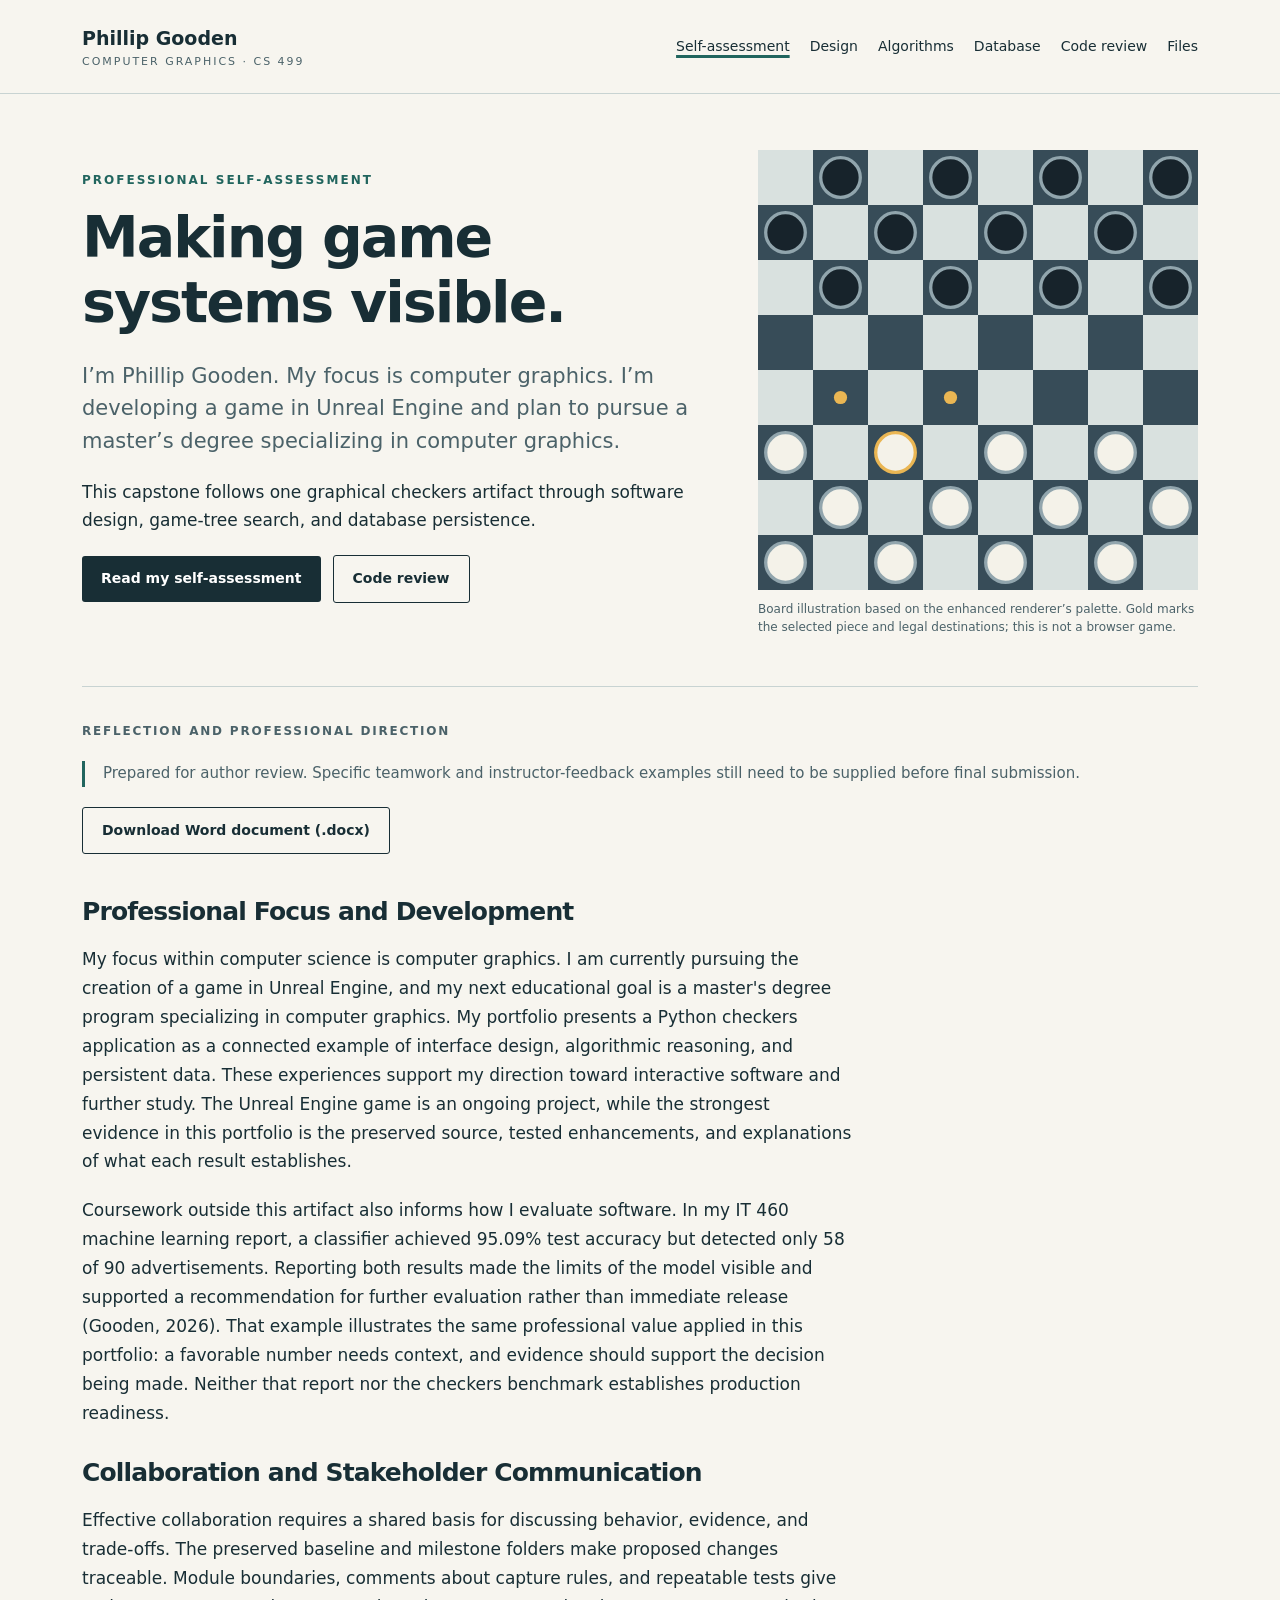
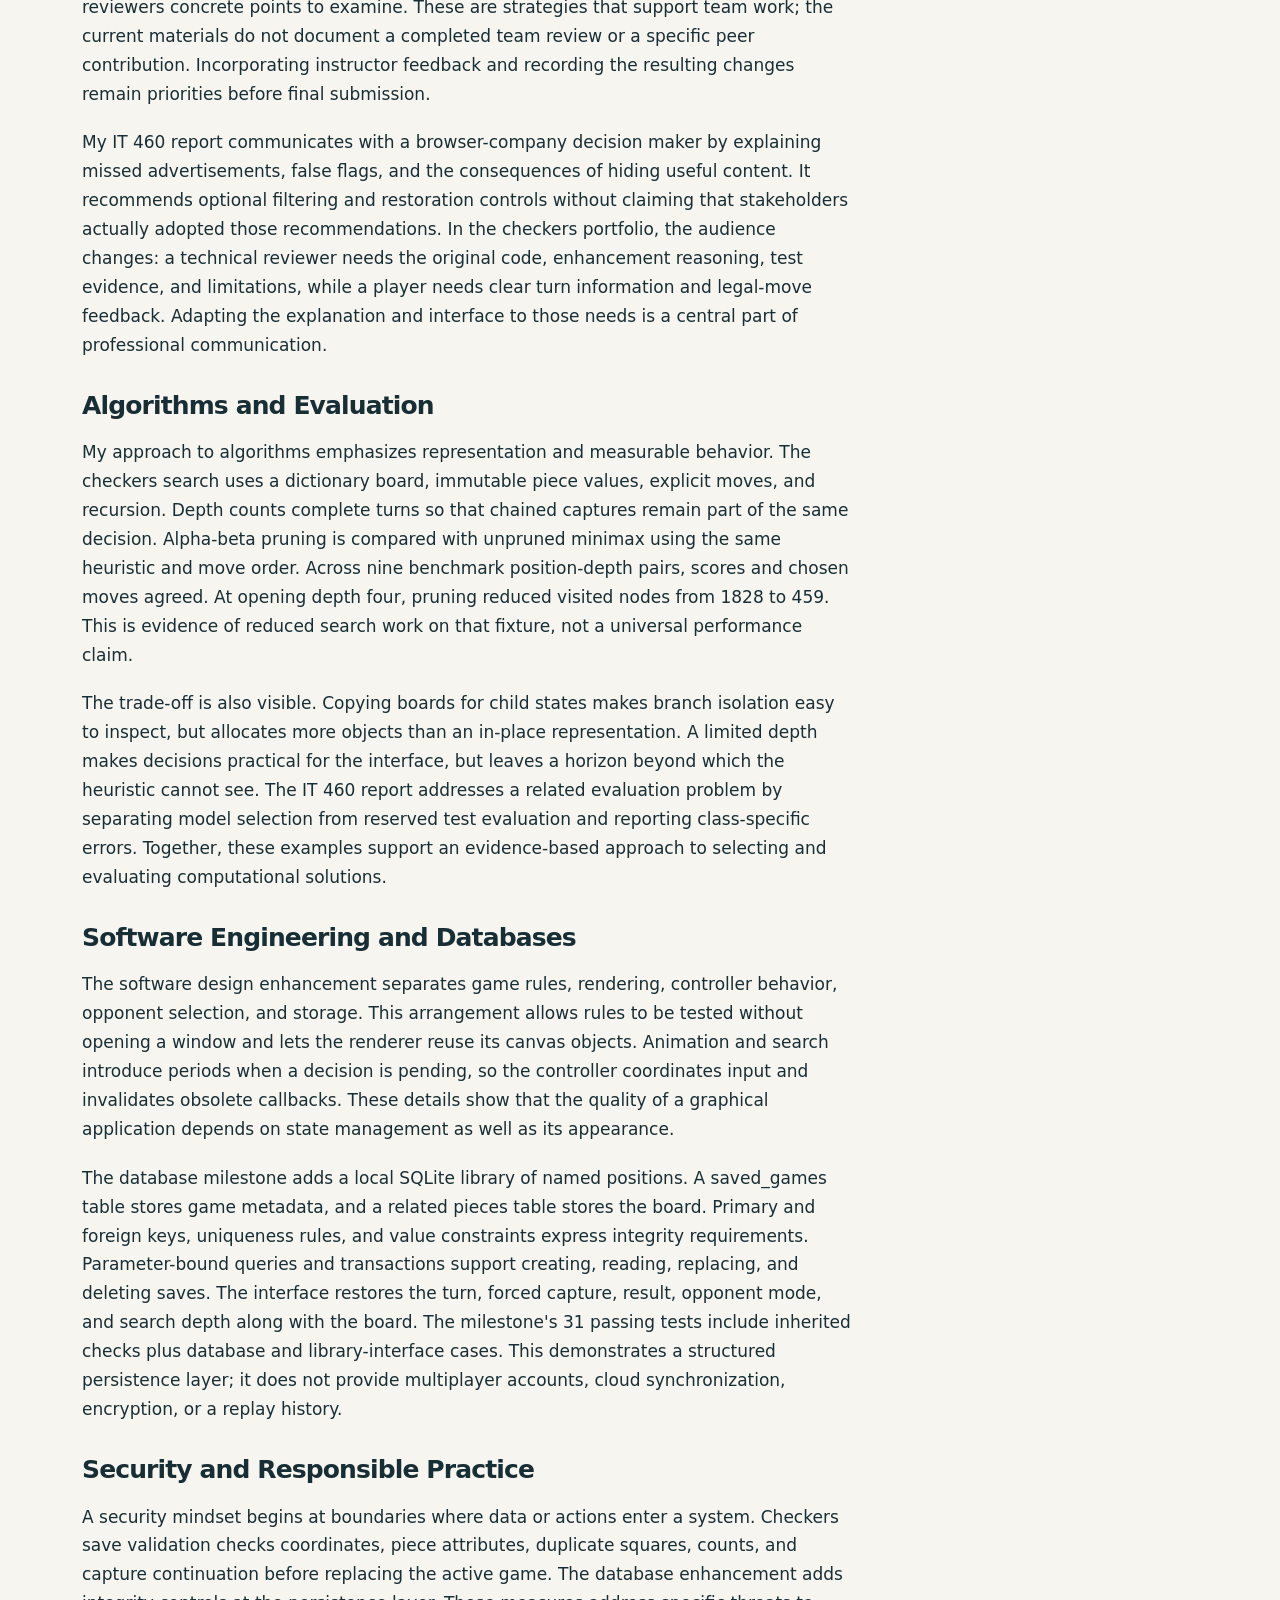
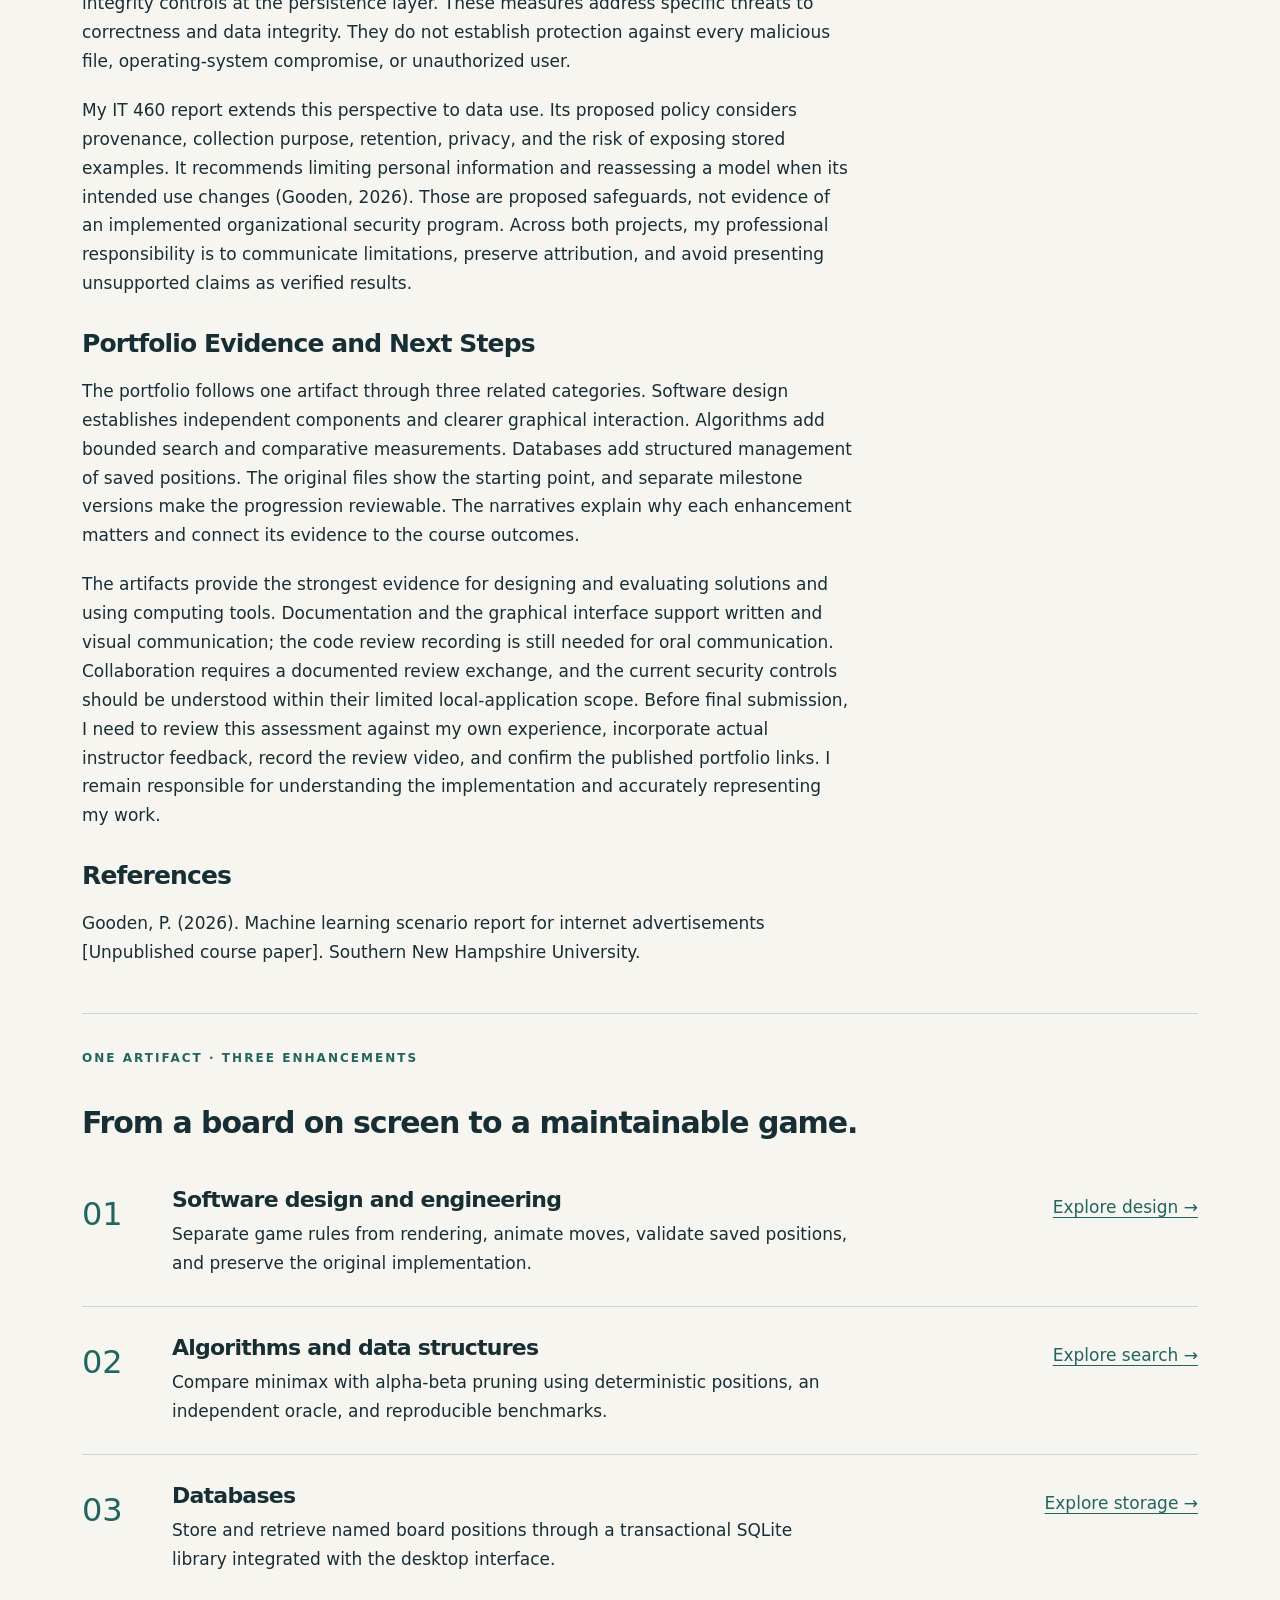
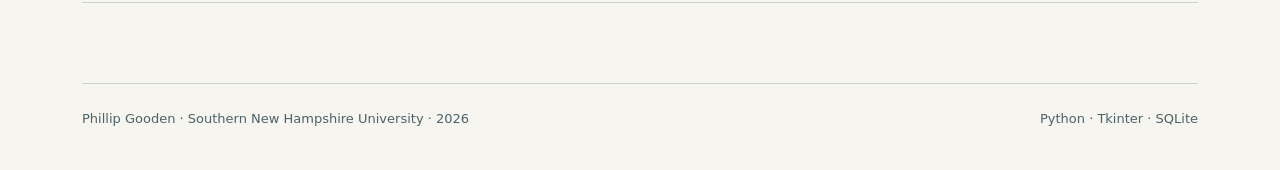
==== index.html @ ed084299 "Publish CS499 computer graphics portfolio" ====
<!doctype html>
<html lang="en"><head><meta charset="utf-8"><meta name="viewport" content="width=device-width,initial-scale=1"><meta name="description" content="Phillip Gooden’s computer graphics capstone: graphical checkers, minimax search, and database persistence."><title>Professional self-assessment | Phillip Gooden</title><link rel="stylesheet" href="styles.css"></head><body><a class="skip" href="#main">Skip to content</a><header><div class="header-inner"><a class="brand" href="index.html">Phillip Gooden<span>Computer graphics · CS 499</span></a><nav aria-label="Main navigation"><a href="index.html" aria-current="page">Self-assessment</a><a href="software.html">Design</a><a href="algorithms.html">Algorithms</a><a href="database.html">Database</a><a href="review.html">Code review</a><a href="downloads.html">Files</a></nav></div></header><main id="main"><div class="hero"><div><p class="eyebrow">Professional self-assessment</p><h1>Making game systems visible.</h1><p class="lede">I’m Phillip Gooden. My focus is computer graphics. I’m developing a game in Unreal Engine and plan to pursue a master’s degree specializing in computer graphics.</p><p>This capstone follows one graphical checkers artifact through software design, game-tree search, and database persistence.</p><a class="button" href="#assessment">Read my self-assessment</a><a class="button secondary" href="review.html">Code review</a></div><figure><svg class="board" viewbox="0 0 400 400" role="img" aria-labelledby="board-title"><title id="board-title">Illustration of the checkers board with a selected piece and two legal destinations</title><rect x="0" y="0" width="50" height="50" fill="#d9e1df"></rect><rect x="50" y="0" width="50" height="50" fill="#374c58"></rect><circle cx="75" cy="25" r="18" fill="#17232b" stroke="#91a5ad" stroke-width="3"></circle><rect x="100" y="0" width="50" height="50" fill="#d9e1df"></rect><rect x="150" y="0" width="50" height="50" fill="#374c58"></rect><circle cx="175" cy="25" r="18" fill="#17232b" stroke="#91a5ad" stroke-width="3"></circle><rect x="200" y="0" width="50" height="50" fill="#d9e1df"></rect><rect x="250" y="0" width="50" height="50" fill="#374c58"></rect><circle cx="275" cy="25" r="18" fill="#17232b" stroke="#91a5ad" stroke-width="3"></circle><rect x="300" y="0" width="50" height="50" fill="#d9e1df"></rect><rect x="350" y="0" width="50" height="50" fill="#374c58"></rect><circle cx="375" cy="25" r="18" fill="#17232b" stroke="#91a5ad" stroke-width="3"></circle><rect x="0" y="50" width="50" height="50" fill="#374c58"></rect><circle cx="25" cy="75" r="18" fill="#17232b" stroke="#91a5ad" stroke-width="3"></circle><rect x="50" y="50" width="50" height="50" fill="#d9e1df"></rect><rect x="100" y="50" width="50" height="50" fill="#374c58"></rect><circle cx="125" cy="75" r="18" fill="#17232b" stroke="#91a5ad" stroke-width="3"></circle><rect x="150" y="50" width="50" height="50" fill="#d9e1df"></rect><rect x="200" y="50" width="50" height="50" fill="#374c58"></rect><circle cx="225" cy="75" r="18" fill="#17232b" stroke="#91a5ad" stroke-width="3"></circle><rect x="250" y="50" width="50" height="50" fill="#d9e1df"></rect><rect x="300" y="50" width="50" height="50" fill="#374c58"></rect><circle cx="325" cy="75" r="18" fill="#17232b" stroke="#91a5ad" stroke-width="3"></circle><rect x="350" y="50" width="50" height="50" fill="#d9e1df"></rect><rect x="0" y="100" width="50" height="50" fill="#d9e1df"></rect><rect x="50" y="100" width="50" height="50" fill="#374c58"></rect><circle cx="75" cy="125" r="18" fill="#17232b" stroke="#91a5ad" stroke-width="3"></circle><rect x="100" y="100" width="50" height="50" fill="#d9e1df"></rect><rect x="150" y="100" width="50" height="50" fill="#374c58"></rect><circle cx="175" cy="125" r="18" fill="#17232b" stroke="#91a5ad" stroke-width="3"></circle><rect x="200" y="100" width="50" height="50" fill="#d9e1df"></rect><rect x="250" y="100" width="50" height="50" fill="#374c58"></rect><circle cx="275" cy="125" r="18" fill="#17232b" stroke="#91a5ad" stroke-width="3"></circle><rect x="300" y="100" width="50" height="50" fill="#d9e1df"></rect><rect x="350" y="100" width="50" height="50" fill="#374c58"></rect><circle cx="375" cy="125" r="18" fill="#17232b" stroke="#91a5ad" stroke-width="3"></circle><rect x="0" y="150" width="50" height="50" fill="#374c58"></rect><rect x="50" y="150" width="50" height="50" fill="#d9e1df"></rect><rect x="100" y="150" width="50" height="50" fill="#374c58"></rect><rect x="150" y="150" width="50" height="50" fill="#d9e1df"></rect><rect x="200" y="150" width="50" height="50" fill="#374c58"></rect><rect x="250" y="150" width="50" height="50" fill="#d9e1df"></rect><rect x="300" y="150" width="50" height="50" fill="#374c58"></rect><rect x="350" y="150" width="50" height="50" fill="#d9e1df"></rect><rect x="0" y="200" width="50" height="50" fill="#d9e1df"></rect><rect x="50" y="200" width="50" height="50" fill="#374c58"></rect><rect x="100" y="200" width="50" height="50" fill="#d9e1df"></rect><rect x="150" y="200" width="50" height="50" fill="#374c58"></rect><rect x="200" y="200" width="50" height="50" fill="#d9e1df"></rect><rect x="250" y="200" width="50" height="50" fill="#374c58"></rect><rect x="300" y="200" width="50" height="50" fill="#d9e1df"></rect><rect x="350" y="200" width="50" height="50" fill="#374c58"></rect><rect x="0" y="250" width="50" height="50" fill="#374c58"></rect><circle cx="25" cy="275" r="18" fill="#f4f2e9" stroke="#91a5ad" stroke-width="3"></circle><rect x="50" y="250" width="50" height="50" fill="#d9e1df"></rect><rect x="100" y="250" width="50" height="50" fill="#374c58"></rect><circle cx="125" cy="275" r="18" fill="#f4f2e9" stroke="#eab653" stroke-width="3"></circle><rect x="150" y="250" width="50" height="50" fill="#d9e1df"></rect><rect x="200" y="250" width="50" height="50" fill="#374c58"></rect><circle cx="225" cy="275" r="18" fill="#f4f2e9" stroke="#91a5ad" stroke-width="3"></circle><rect x="250" y="250" width="50" height="50" fill="#d9e1df"></rect><rect x="300" y="250" width="50" height="50" fill="#374c58"></rect><circle cx="325" cy="275" r="18" fill="#f4f2e9" stroke="#91a5ad" stroke-width="3"></circle><rect x="350" y="250" width="50" height="50" fill="#d9e1df"></rect><rect x="0" y="300" width="50" height="50" fill="#d9e1df"></rect><rect x="50" y="300" width="50" height="50" fill="#374c58"></rect><circle cx="75" cy="325" r="18" fill="#f4f2e9" stroke="#91a5ad" stroke-width="3"></circle><rect x="100" y="300" width="50" height="50" fill="#d9e1df"></rect><rect x="150" y="300" width="50" height="50" fill="#374c58"></rect><circle cx="175" cy="325" r="18" fill="#f4f2e9" stroke="#91a5ad" stroke-width="3"></circle><rect x="200" y="300" width="50" height="50" fill="#d9e1df"></rect><rect x="250" y="300" width="50" height="50" fill="#374c58"></rect><circle cx="275" cy="325" r="18" fill="#f4f2e9" stroke="#91a5ad" stroke-width="3"></circle><rect x="300" y="300" width="50" height="50" fill="#d9e1df"></rect><rect x="350" y="300" width="50" height="50" fill="#374c58"></rect><circle cx="375" cy="325" r="18" fill="#f4f2e9" stroke="#91a5ad" stroke-width="3"></circle><rect x="0" y="350" width="50" height="50" fill="#374c58"></rect><circle cx="25" cy="375" r="18" fill="#f4f2e9" stroke="#91a5ad" stroke-width="3"></circle><rect x="50" y="350" width="50" height="50" fill="#d9e1df"></rect><rect x="100" y="350" width="50" height="50" fill="#374c58"></rect><circle cx="125" cy="375" r="18" fill="#f4f2e9" stroke="#91a5ad" stroke-width="3"></circle><rect x="150" y="350" width="50" height="50" fill="#d9e1df"></rect><rect x="200" y="350" width="50" height="50" fill="#374c58"></rect><circle cx="225" cy="375" r="18" fill="#f4f2e9" stroke="#91a5ad" stroke-width="3"></circle><rect x="250" y="350" width="50" height="50" fill="#d9e1df"></rect><rect x="300" y="350" width="50" height="50" fill="#374c58"></rect><circle cx="325" cy="375" r="18" fill="#f4f2e9" stroke="#91a5ad" stroke-width="3"></circle><rect x="350" y="350" width="50" height="50" fill="#d9e1df"></rect><circle cx="75" cy="225" r="6" fill="#eab653"></circle><circle cx="175" cy="225" r="6" fill="#eab653"></circle></svg><figcaption class="figure-label">Board illustration based on the enhanced renderer’s palette. Gold marks the selected piece and legal destinations; this is not a browser game.</figcaption></figure></div><section id="assessment" class="section-rule"><p class="section-label">Reflection and professional direction</p><p class="note">Prepared for author review. Specific teamwork and instructor-feedback examples still need to be supplied before final submission.</p><a class="button secondary" href="documents/Professional_Self_Assessment_Draft.docx">Download Word document (.docx)</a><article class="doc-body"><h2>Professional Focus and Development</h2><p>My focus within computer science is computer graphics. I am currently pursuing the creation of a game in Unreal Engine, and my next educational goal is a master's degree program specializing in computer graphics. My portfolio presents a Python checkers application as a connected example of interface design, algorithmic reasoning, and persistent data. These experiences support my direction toward interactive software and further study. The Unreal Engine game is an ongoing project, while the strongest evidence in this portfolio is the preserved source, tested enhancements, and explanations of what each result establishes.</p><p>Coursework outside this artifact also informs how I evaluate software. In my IT 460 machine learning report, a classifier achieved 95.09% test accuracy but detected only 58 of 90 advertisements. Reporting both results made the limits of the model visible and supported a recommendation for further evaluation rather than immediate release (Gooden, 2026). That example illustrates the same professional value applied in this portfolio: a favorable number needs context, and evidence should support the decision being made. Neither that report nor the checkers benchmark establishes production readiness.</p><h2>Collaboration and Stakeholder Communication</h2><p>Effective collaboration requires a shared basis for discussing behavior, evidence, and trade-offs. The preserved baseline and milestone folders make proposed changes traceable. Module boundaries, comments about capture rules, and repeatable tests give reviewers concrete points to examine. These are strategies that support team work; the current materials do not document a completed team review or a specific peer contribution. Incorporating instructor feedback and recording the resulting changes remain priorities before final submission.</p><p>My IT 460 report communicates with a browser-company decision maker by explaining missed advertisements, false flags, and the consequences of hiding useful content. It recommends optional filtering and restoration controls without claiming that stakeholders actually adopted those recommendations. In the checkers portfolio, the audience changes: a technical reviewer needs the original code, enhancement reasoning, test evidence, and limitations, while a player needs clear turn information and legal-move feedback. Adapting the explanation and interface to those needs is a central part of professional communication.</p><h2>Algorithms and Evaluation</h2><p>My approach to algorithms emphasizes representation and measurable behavior. The checkers search uses a dictionary board, immutable piece values, explicit moves, and recursion. Depth counts complete turns so that chained captures remain part of the same decision. Alpha-beta pruning is compared with unpruned minimax using the same heuristic and move order. Across nine benchmark position-depth pairs, scores and chosen moves agreed. At opening depth four, pruning reduced visited nodes from 1828 to 459. This is evidence of reduced search work on that fixture, not a universal performance claim.</p><p>The trade-off is also visible. Copying boards for child states makes branch isolation easy to inspect, but allocates more objects than an in-place representation. A limited depth makes decisions practical for the interface, but leaves a horizon beyond which the heuristic cannot see. The IT 460 report addresses a related evaluation problem by separating model selection from reserved test evaluation and reporting class-specific errors. Together, these examples support an evidence-based approach to selecting and evaluating computational solutions.</p><h2>Software Engineering and Databases</h2><p>The software design enhancement separates game rules, rendering, controller behavior, opponent selection, and storage. This arrangement allows rules to be tested without opening a window and lets the renderer reuse its canvas objects. Animation and search introduce periods when a decision is pending, so the controller coordinates input and invalidates obsolete callbacks. These details show that the quality of a graphical application depends on state management as well as its appearance.</p><p>The database milestone adds a local SQLite library of named positions. A saved_games table stores game metadata, and a related pieces table stores the board. Primary and foreign keys, uniqueness rules, and value constraints express integrity requirements. Parameter-bound queries and transactions support creating, reading, replacing, and deleting saves. The interface restores the turn, forced capture, result, opponent mode, and search depth along with the board. The milestone's 31 passing tests include inherited checks plus database and library-interface cases. This demonstrates a structured persistence layer; it does not provide multiplayer accounts, cloud synchronization, encryption, or a replay history.</p><h2>Security and Responsible Practice</h2><p>A security mindset begins at boundaries where data or actions enter a system. Checkers save validation checks coordinates, piece attributes, duplicate squares, counts, and capture continuation before replacing the active game. The database enhancement adds integrity controls at the persistence layer. These measures address specific threats to correctness and data integrity. They do not establish protection against every malicious file, operating-system compromise, or unauthorized user.</p><p>My IT 460 report extends this perspective to data use. Its proposed policy considers provenance, collection purpose, retention, privacy, and the risk of exposing stored examples. It recommends limiting personal information and reassessing a model when its intended use changes (Gooden, 2026). Those are proposed safeguards, not evidence of an implemented organizational security program. Across both projects, my professional responsibility is to communicate limitations, preserve attribution, and avoid presenting unsupported claims as verified results.</p><h2>Portfolio Evidence and Next Steps</h2><p>The portfolio follows one artifact through three related categories. Software design establishes independent components and clearer graphical interaction. Algorithms add bounded search and comparative measurements. Databases add structured management of saved positions. The original files show the starting point, and separate milestone versions make the progression reviewable. The narratives explain why each enhancement matters and connect its evidence to the course outcomes.</p><p>The artifacts provide the strongest evidence for designing and evaluating solutions and using computing tools. Documentation and the graphical interface support written and visual communication; the code review recording is still needed for oral communication. Collaboration requires a documented review exchange, and the current security controls should be understood within their limited local-application scope. Before final submission, I need to review this assessment against my own experience, incorporate actual instructor feedback, record the review video, and confirm the published portfolio links. I remain responsible for understanding the implementation and accurately representing my work.</p><h2>References</h2><p>Gooden, P. (2026). Machine learning scenario report for internet advertisements [Unpublished course paper]. Southern New Hampshire University.</p></article></section><section class="section-rule"><p class="eyebrow">One artifact · Three enhancements</p><h2>From a board on screen to a maintainable game.</h2><div class="milestone"><span class="number">01</span><div><h3>Software design and engineering</h3><p>Separate game rules from rendering, animate moves, validate saved positions, and preserve the original implementation.</p></div><a href="software.html">Explore design →</a></div><div class="milestone"><span class="number">02</span><div><h3>Algorithms and data structures</h3><p>Compare minimax with alpha-beta pruning using deterministic positions, an independent oracle, and reproducible benchmarks.</p></div><a href="algorithms.html">Explore search →</a></div><div class="milestone"><span class="number">03</span><div><h3>Databases</h3><p>Store and retrieve named board positions through a transactional SQLite library integrated with the desktop interface.</p></div><a href="database.html">Explore storage →</a></div></section></main><footer><span>Phillip Gooden · Southern New Hampshire University · 2026</span><span>Python · Tkinter · SQLite</span></footer></body></html>
---- styles.css ----
:root{--ink:#182e35;--paper:#f7f5ef;--muted:#4b6269;--line:#c8d3d2;--accent:#21655e;--gold:#eab653}*{box-sizing:border-box}html{scroll-behavior:smooth}body{margin:0;background:var(--paper);color:var(--ink);font:17px/1.7 system-ui,-apple-system,"Segoe UI",sans-serif}a{color:var(--accent);text-underline-offset:4px}a:hover{text-decoration-thickness:2px}a:focus-visible,summary:focus-visible{outline:3px solid #b26909;outline-offset:5px}.skip{position:absolute;top:-90px;left:20px;background:white;padding:10px;z-index:20}.skip:focus{top:10px}header{border-bottom:1px solid var(--line)}.header-inner{max-width:1180px;margin:auto;padding:22px 32px;display:flex;justify-content:space-between;gap:24px;align-items:center}.brand{text-decoration:none;font-size:19px;font-weight:750;color:var(--ink)}.brand span{display:block;font:11px/1.5 system-ui;letter-spacing:.18em;text-transform:uppercase;color:var(--muted)}nav{display:flex;gap:12px 20px;flex-wrap:wrap;font-size:14px}nav a{text-decoration:none;color:var(--ink)}nav a[aria-current=page]{text-decoration:underline;text-decoration-color:var(--accent);text-decoration-thickness:3px}main{max-width:1180px;margin:auto;padding:56px 32px 80px}.eyebrow{font-size:12px;letter-spacing:.17em;text-transform:uppercase;font-weight:750;color:var(--accent);margin:0 0 14px}h1,h2,h3{line-height:1.15;letter-spacing:-.035em}h1{font-size:clamp(34px,4.8vw,62px);font-weight:650;max-width:920px;margin:0 0 24px}h2{font-size:30px;margin:38px 0 18px}h3{font-size:22px;margin:26px 0 12px}p{margin:0 0 20px}.lede{font-size:21px;line-height:1.55;max-width:780px;color:var(--muted)}.hero{display:grid;grid-template-columns:1.4fr 1fr;gap:60px;align-items:center;margin-bottom:50px}.hero h1{font-size:clamp(34px,4.6vw,57px)}.board{width:100%;height:auto;display:block}.figure-label{font-size:12px;color:var(--muted);margin-top:10px;line-height:1.5}figure{margin:0}.button{display:inline-block;background:var(--ink);color:white;text-decoration:none;padding:11px 19px;font-size:14px;font-weight:600;margin:0 12px 12px 0;border-radius:3px}.button.secondary{background:transparent;color:var(--ink);border:1px solid var(--ink)}.reading{max-width:770px}.section-rule{border-top:1px solid var(--line);padding-top:34px;margin-top:46px}.section-label{font-size:12px;font-weight:700;color:var(--muted);text-transform:uppercase;letter-spacing:.15em}.milestone{display:grid;grid-template-columns:70px 1fr auto;gap:20px;align-items:start;padding:28px 0;border-bottom:1px solid var(--line)}.milestone h3{margin:0 0 8px}.milestone p{max-width:680px;margin:0}.number{font-size:32px;color:var(--accent);font-weight:300}.milestone>a{margin-top:6px}.metrics{display:grid;grid-template-columns:repeat(3,1fr);gap:30px;padding:24px 0;margin:20px 0;border-top:1px solid var(--line);border-bottom:1px solid var(--line)}.metrics strong{display:block;font-size:30px;line-height:1.3}.metrics span{font-size:13px;color:var(--muted)}.note{border-left:3px solid var(--accent);padding-left:18px;color:var(--muted);font-size:15px}.status{font-size:13px;color:var(--muted)}details{border-top:1px solid var(--line);padding:16px 0}summary{cursor:pointer;font-weight:650}pre{overflow:auto;padding:20px;background:#e9eeeb;font:13px/1.6 Consolas,monospace;tab-size:4;border-radius:3px;max-height:560px}code{font-family:Consolas,monospace}table{width:100%;border-collapse:collapse;margin:24px 0;font-size:15px}th,td{text-align:left;padding:12px;border-bottom:1px solid var(--line);vertical-align:top}th{background:#e9eeeb}ul,ol{padding-left:24px}li{margin-bottom:8px}.toc{display:flex;flex-wrap:wrap;gap:10px 20px;font-size:14px;margin:24px 0}.doc-body{max-width:770px}.doc-body h2{font-size:25px;margin-top:32px}.downloads{display:grid;grid-template-columns:1fr 1fr;gap:0 40px}.downloads a{display:block;padding:14px 0;border-bottom:1px solid var(--line)}footer{border-top:1px solid var(--line);max-width:1116px;margin:auto;padding:24px 0 40px;font-size:13px;color:var(--muted);display:flex;justify-content:space-between;gap:24px}.schema{display:flex;gap:24px;align-items:center;flex-wrap:wrap;background:#e9eeeb;padding:24px}.schema code{white-space:pre-line}.table-wrap{overflow:auto}@media(max-width:760px){.header-inner{display:block;padding:20px}nav{margin-top:18px;gap:12px 18px}.hero{grid-template-columns:1fr;gap:30px}.hero figure{max-width:360px}.milestone{grid-template-columns:40px 1fr;gap:14px}.milestone>a{grid-column:2}.metrics{gap:16px}.metrics strong{font-size:23px}main{padding:32px 20px 60px}.downloads{grid-template-columns:1fr}footer{margin:0 20px;display:block}.lede{font-size:19px}.table-wrap{max-width:calc(100vw - 40px)}}@media(prefers-reduced-motion:reduce){html{scroll-behavior:auto}}@media print{header,footer,.button,.toc{display:none}main{padding:0}body{font-size:11pt;background:white}details{display:none}.hero{display:block}.hero figure{display:none}}
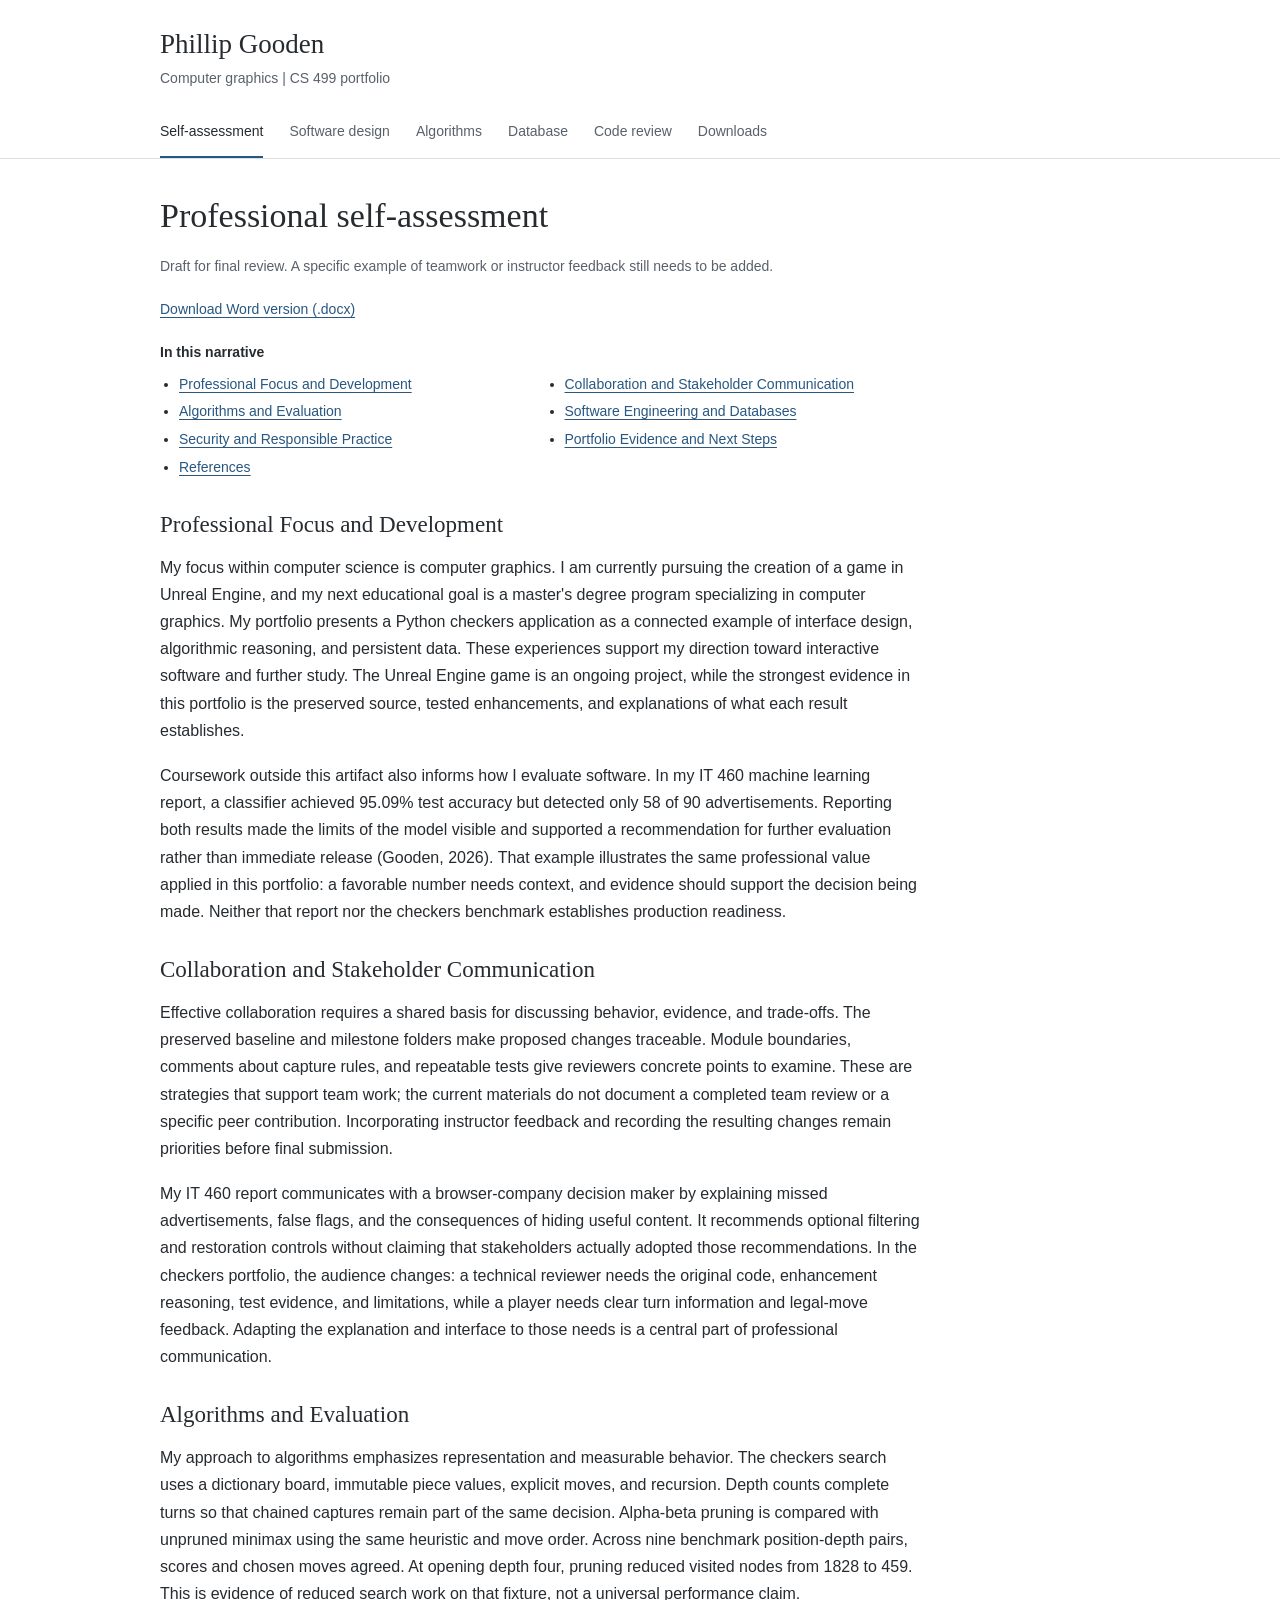
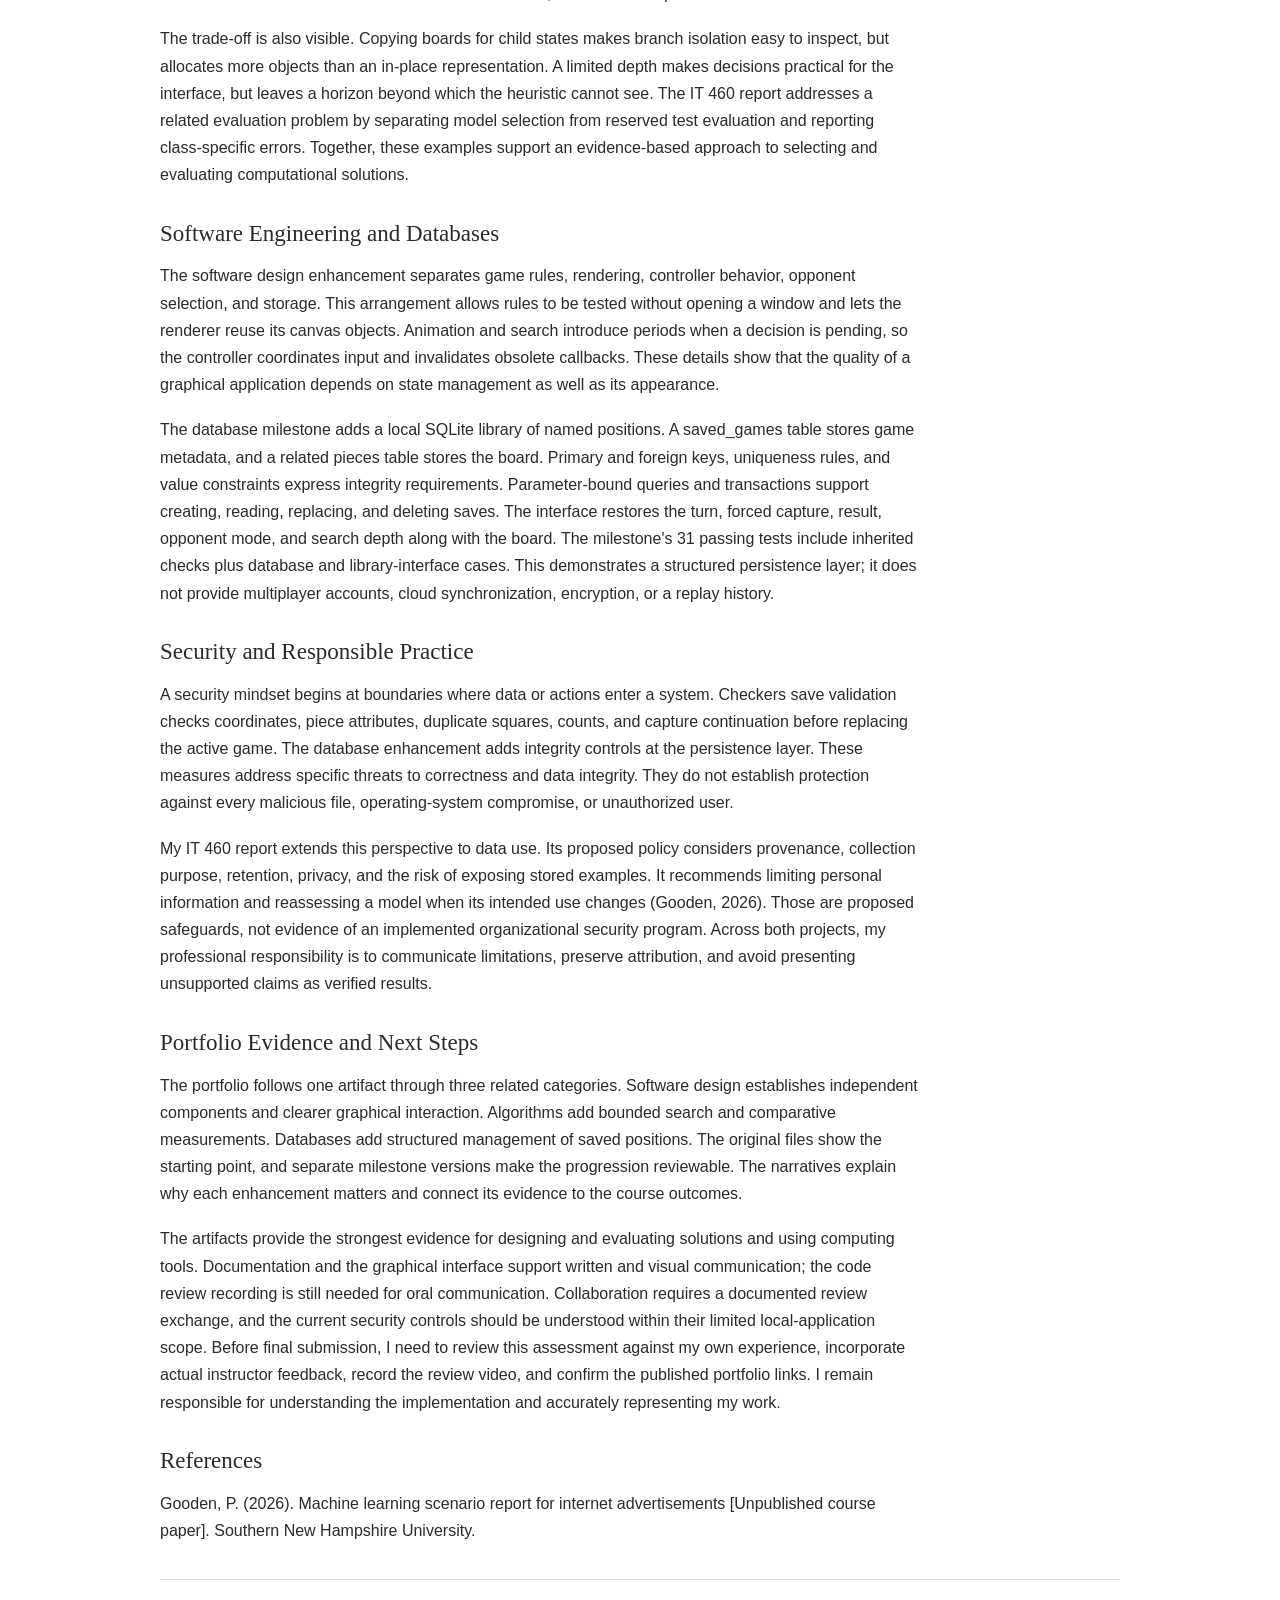
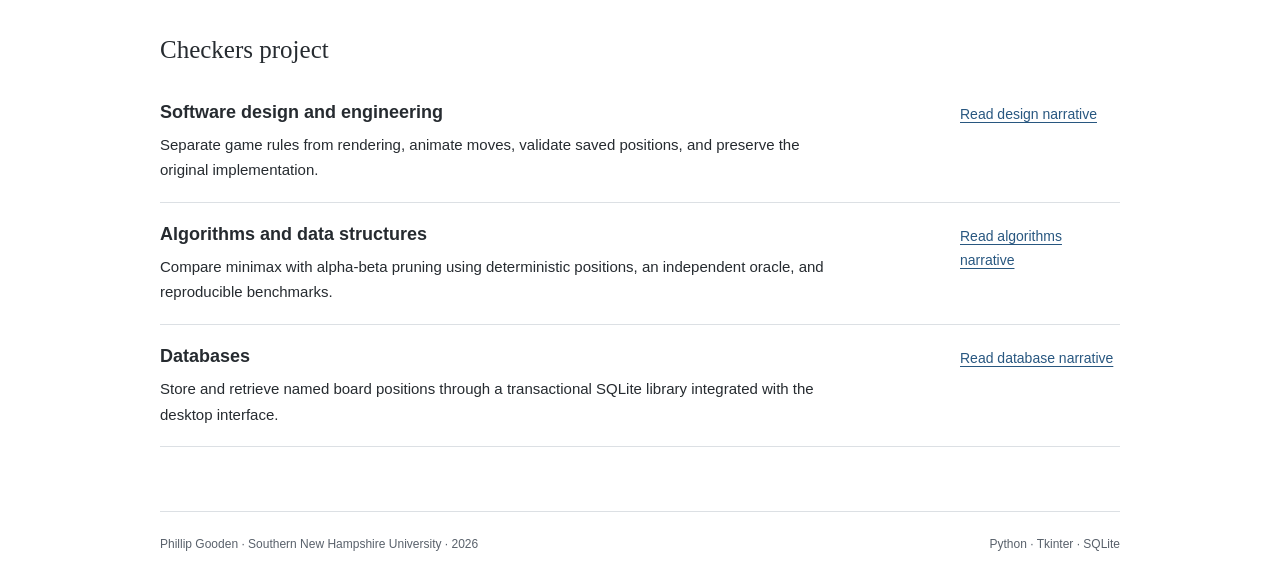
==== commit 5ca2bc66: "Simplify portfolio layout, headings, and navigation" ====
--- a/index.html
+++ b/index.html
@@ -1,2 +1,2 @@
 <!doctype html>
-<html lang="en"><head><meta charset="utf-8"><meta name="viewport" content="width=device-width,initial-scale=1"><meta name="description" content="Phillip Gooden’s computer graphics capstone: graphical checkers, minimax search, and database persistence."><title>Professional self-assessment | Phillip Gooden</title><link rel="stylesheet" href="styles.css"></head><body><a class="skip" href="#main">Skip to content</a><header><div class="header-inner"><a class="brand" href="index.html">Phillip Gooden<span>Computer graphics · CS 499</span></a><nav aria-label="Main navigation"><a href="index.html" aria-current="page">Self-assessment</a><a href="software.html">Design</a><a href="algorithms.html">Algorithms</a><a href="database.html">Database</a><a href="review.html">Code review</a><a href="downloads.html">Files</a></nav></div></header><main id="main"><div class="hero"><div><p class="eyebrow">Professional self-assessment</p><h1>Making game systems visible.</h1><p class="lede">I’m Phillip Gooden. My focus is computer graphics. I’m developing a game in Unreal Engine and plan to pursue a master’s degree specializing in computer graphics.</p><p>This capstone follows one graphical checkers artifact through software design, game-tree search, and database persistence.</p><a class="button" href="#assessment">Read my self-assessment</a><a class="button secondary" href="review.html">Code review</a></div><figure><svg class="board" viewbox="0 0 400 400" role="img" aria-labelledby="board-title"><title id="board-title">Illustration of the checkers board with a selected piece and two legal destinations</title><rect x="0" y="0" width="50" height="50" fill="#d9e1df"></rect><rect x="50" y="0" width="50" height="50" fill="#374c58"></rect><circle cx="75" cy="25" r="18" fill="#17232b" stroke="#91a5ad" stroke-width="3"></circle><rect x="100" y="0" width="50" height="50" fill="#d9e1df"></rect><rect x="150" y="0" width="50" height="50" fill="#374c58"></rect><circle cx="175" cy="25" r="18" fill="#17232b" stroke="#91a5ad" stroke-width="3"></circle><rect x="200" y="0" width="50" height="50" fill="#d9e1df"></rect><rect x="250" y="0" width="50" height="50" fill="#374c58"></rect><circle cx="275" cy="25" r="18" fill="#17232b" stroke="#91a5ad" stroke-width="3"></circle><rect x="300" y="0" width="50" height="50" fill="#d9e1df"></rect><rect x="350" y="0" width="50" height="50" fill="#374c58"></rect><circle cx="375" cy="25" r="18" fill="#17232b" stroke="#91a5ad" stroke-width="3"></circle><rect x="0" y="50" width="50" height="50" fill="#374c58"></rect><circle cx="25" cy="75" r="18" fill="#17232b" stroke="#91a5ad" stroke-width="3"></circle><rect x="50" y="50" width="50" height="50" fill="#d9e1df"></rect><rect x="100" y="50" width="50" height="50" fill="#374c58"></rect><circle cx="125" cy="75" r="18" fill="#17232b" stroke="#91a5ad" stroke-width="3"></circle><rect x="150" y="50" width="50" height="50" fill="#d9e1df"></rect><rect x="200" y="50" width="50" height="50" fill="#374c58"></rect><circle cx="225" cy="75" r="18" fill="#17232b" stroke="#91a5ad" stroke-width="3"></circle><rect x="250" y="50" width="50" height="50" fill="#d9e1df"></rect><rect x="300" y="50" width="50" height="50" fill="#374c58"></rect><circle cx="325" cy="75" r="18" fill="#17232b" stroke="#91a5ad" stroke-width="3"></circle><rect x="350" y="50" width="50" height="50" fill="#d9e1df"></rect><rect x="0" y="100" width="50" height="50" fill="#d9e1df"></rect><rect x="50" y="100" width="50" height="50" fill="#374c58"></rect><circle cx="75" cy="125" r="18" fill="#17232b" stroke="#91a5ad" stroke-width="3"></circle><rect x="100" y="100" width="50" height="50" fill="#d9e1df"></rect><rect x="150" y="100" width="50" height="50" fill="#374c58"></rect><circle cx="175" cy="125" r="18" fill="#17232b" stroke="#91a5ad" stroke-width="3"></circle><rect x="200" y="100" width="50" height="50" fill="#d9e1df"></rect><rect x="250" y="100" width="50" height="50" fill="#374c58"></rect><circle cx="275" cy="125" r="18" fill="#17232b" stroke="#91a5ad" stroke-width="3"></circle><rect x="300" y="100" width="50" height="50" fill="#d9e1df"></rect><rect x="350" y="100" width="50" height="50" fill="#374c58"></rect><circle cx="375" cy="125" r="18" fill="#17232b" stroke="#91a5ad" stroke-width="3"></circle><rect x="0" y="150" width="50" height="50" fill="#374c58"></rect><rect x="50" y="150" width="50" height="50" fill="#d9e1df"></rect><rect x="100" y="150" width="50" height="50" fill="#374c58"></rect><rect x="150" y="150" width="50" height="50" fill="#d9e1df"></rect><rect x="200" y="150" width="50" height="50" fill="#374c58"></rect><rect x="250" y="150" width="50" height="50" fill="#d9e1df"></rect><rect x="300" y="150" width="50" height="50" fill="#374c58"></rect><rect x="350" y="150" width="50" height="50" fill="#d9e1df"></rect><rect x="0" y="200" width="50" height="50" fill="#d9e1df"></rect><rect x="50" y="200" width="50" height="50" fill="#374c58"></rect><rect x="100" y="200" width="50" height="50" fill="#d9e1df"></rect><rect x="150" y="200" width="50" height="50" fill="#374c58"></rect><rect x="200" y="200" width="50" height="50" fill="#d9e1df"></rect><rect x="250" y="200" width="50" height="50" fill="#374c58"></rect><rect x="300" y="200" width="50" height="50" fill="#d9e1df"></rect><rect x="350" y="200" width="50" height="50" fill="#374c58"></rect><rect x="0" y="250" width="50" height="50" fill="#374c58"></rect><circle cx="25" cy="275" r="18" fill="#f4f2e9" stroke="#91a5ad" stroke-width="3"></circle><rect x="50" y="250" width="50" height="50" fill="#d9e1df"></rect><rect x="100" y="250" width="50" height="50" fill="#374c58"></rect><circle cx="125" cy="275" r="18" fill="#f4f2e9" stroke="#eab653" stroke-width="3"></circle><rect x="150" y="250" width="50" height="50" fill="#d9e1df"></rect><rect x="200" y="250" width="50" height="50" fill="#374c58"></rect><circle cx="225" cy="275" r="18" fill="#f4f2e9" stroke="#91a5ad" stroke-width="3"></circle><rect x="250" y="250" width="50" height="50" fill="#d9e1df"></rect><rect x="300" y="250" width="50" height="50" fill="#374c58"></rect><circle cx="325" cy="275" r="18" fill="#f4f2e9" stroke="#91a5ad" stroke-width="3"></circle><rect x="350" y="250" width="50" height="50" fill="#d9e1df"></rect><rect x="0" y="300" width="50" height="50" fill="#d9e1df"></rect><rect x="50" y="300" width="50" height="50" fill="#374c58"></rect><circle cx="75" cy="325" r="18" fill="#f4f2e9" stroke="#91a5ad" stroke-width="3"></circle><rect x="100" y="300" width="50" height="50" fill="#d9e1df"></rect><rect x="150" y="300" width="50" height="50" fill="#374c58"></rect><circle cx="175" cy="325" r="18" fill="#f4f2e9" stroke="#91a5ad" stroke-width="3"></circle><rect x="200" y="300" width="50" height="50" fill="#d9e1df"></rect><rect x="250" y="300" width="50" height="50" fill="#374c58"></rect><circle cx="275" cy="325" r="18" fill="#f4f2e9" stroke="#91a5ad" stroke-width="3"></circle><rect x="300" y="300" width="50" height="50" fill="#d9e1df"></rect><rect x="350" y="300" width="50" height="50" fill="#374c58"></rect><circle cx="375" cy="325" r="18" fill="#f4f2e9" stroke="#91a5ad" stroke-width="3"></circle><rect x="0" y="350" width="50" height="50" fill="#374c58"></rect><circle cx="25" cy="375" r="18" fill="#f4f2e9" stroke="#91a5ad" stroke-width="3"></circle><rect x="50" y="350" width="50" height="50" fill="#d9e1df"></rect><rect x="100" y="350" width="50" height="50" fill="#374c58"></rect><circle cx="125" cy="375" r="18" fill="#f4f2e9" stroke="#91a5ad" stroke-width="3"></circle><rect x="150" y="350" width="50" height="50" fill="#d9e1df"></rect><rect x="200" y="350" width="50" height="50" fill="#374c58"></rect><circle cx="225" cy="375" r="18" fill="#f4f2e9" stroke="#91a5ad" stroke-width="3"></circle><rect x="250" y="350" width="50" height="50" fill="#d9e1df"></rect><rect x="300" y="350" width="50" height="50" fill="#374c58"></rect><circle cx="325" cy="375" r="18" fill="#f4f2e9" stroke="#91a5ad" stroke-width="3"></circle><rect x="350" y="350" width="50" height="50" fill="#d9e1df"></rect><circle cx="75" cy="225" r="6" fill="#eab653"></circle><circle cx="175" cy="225" r="6" fill="#eab653"></circle></svg><figcaption class="figure-label">Board illustration based on the enhanced renderer’s palette. Gold marks the selected piece and legal destinations; this is not a browser game.</figcaption></figure></div><section id="assessment" class="section-rule"><p class="section-label">Reflection and professional direction</p><p class="note">Prepared for author review. Specific teamwork and instructor-feedback examples still need to be supplied before final submission.</p><a class="button secondary" href="documents/Professional_Self_Assessment_Draft.docx">Download Word document (.docx)</a><article class="doc-body"><h2>Professional Focus and Development</h2><p>My focus within computer science is computer graphics. I am currently pursuing the creation of a game in Unreal Engine, and my next educational goal is a master's degree program specializing in computer graphics. My portfolio presents a Python checkers application as a connected example of interface design, algorithmic reasoning, and persistent data. These experiences support my direction toward interactive software and further study. The Unreal Engine game is an ongoing project, while the strongest evidence in this portfolio is the preserved source, tested enhancements, and explanations of what each result establishes.</p><p>Coursework outside this artifact also informs how I evaluate software. In my IT 460 machine learning report, a classifier achieved 95.09% test accuracy but detected only 58 of 90 advertisements. Reporting both results made the limits of the model visible and supported a recommendation for further evaluation rather than immediate release (Gooden, 2026). That example illustrates the same professional value applied in this portfolio: a favorable number needs context, and evidence should support the decision being made. Neither that report nor the checkers benchmark establishes production readiness.</p><h2>Collaboration and Stakeholder Communication</h2><p>Effective collaboration requires a shared basis for discussing behavior, evidence, and trade-offs. The preserved baseline and milestone folders make proposed changes traceable. Module boundaries, comments about capture rules, and repeatable tests give reviewers concrete points to examine. These are strategies that support team work; the current materials do not document a completed team review or a specific peer contribution. Incorporating instructor feedback and recording the resulting changes remain priorities before final submission.</p><p>My IT 460 report communicates with a browser-company decision maker by explaining missed advertisements, false flags, and the consequences of hiding useful content. It recommends optional filtering and restoration controls without claiming that stakeholders actually adopted those recommendations. In the checkers portfolio, the audience changes: a technical reviewer needs the original code, enhancement reasoning, test evidence, and limitations, while a player needs clear turn information and legal-move feedback. Adapting the explanation and interface to those needs is a central part of professional communication.</p><h2>Algorithms and Evaluation</h2><p>My approach to algorithms emphasizes representation and measurable behavior. The checkers search uses a dictionary board, immutable piece values, explicit moves, and recursion. Depth counts complete turns so that chained captures remain part of the same decision. Alpha-beta pruning is compared with unpruned minimax using the same heuristic and move order. Across nine benchmark position-depth pairs, scores and chosen moves agreed. At opening depth four, pruning reduced visited nodes from 1828 to 459. This is evidence of reduced search work on that fixture, not a universal performance claim.</p><p>The trade-off is also visible. Copying boards for child states makes branch isolation easy to inspect, but allocates more objects than an in-place representation. A limited depth makes decisions practical for the interface, but leaves a horizon beyond which the heuristic cannot see. The IT 460 report addresses a related evaluation problem by separating model selection from reserved test evaluation and reporting class-specific errors. Together, these examples support an evidence-based approach to selecting and evaluating computational solutions.</p><h2>Software Engineering and Databases</h2><p>The software design enhancement separates game rules, rendering, controller behavior, opponent selection, and storage. This arrangement allows rules to be tested without opening a window and lets the renderer reuse its canvas objects. Animation and search introduce periods when a decision is pending, so the controller coordinates input and invalidates obsolete callbacks. These details show that the quality of a graphical application depends on state management as well as its appearance.</p><p>The database milestone adds a local SQLite library of named positions. A saved_games table stores game metadata, and a related pieces table stores the board. Primary and foreign keys, uniqueness rules, and value constraints express integrity requirements. Parameter-bound queries and transactions support creating, reading, replacing, and deleting saves. The interface restores the turn, forced capture, result, opponent mode, and search depth along with the board. The milestone's 31 passing tests include inherited checks plus database and library-interface cases. This demonstrates a structured persistence layer; it does not provide multiplayer accounts, cloud synchronization, encryption, or a replay history.</p><h2>Security and Responsible Practice</h2><p>A security mindset begins at boundaries where data or actions enter a system. Checkers save validation checks coordinates, piece attributes, duplicate squares, counts, and capture continuation before replacing the active game. The database enhancement adds integrity controls at the persistence layer. These measures address specific threats to correctness and data integrity. They do not establish protection against every malicious file, operating-system compromise, or unauthorized user.</p><p>My IT 460 report extends this perspective to data use. Its proposed policy considers provenance, collection purpose, retention, privacy, and the risk of exposing stored examples. It recommends limiting personal information and reassessing a model when its intended use changes (Gooden, 2026). Those are proposed safeguards, not evidence of an implemented organizational security program. Across both projects, my professional responsibility is to communicate limitations, preserve attribution, and avoid presenting unsupported claims as verified results.</p><h2>Portfolio Evidence and Next Steps</h2><p>The portfolio follows one artifact through three related categories. Software design establishes independent components and clearer graphical interaction. Algorithms add bounded search and comparative measurements. Databases add structured management of saved positions. The original files show the starting point, and separate milestone versions make the progression reviewable. The narratives explain why each enhancement matters and connect its evidence to the course outcomes.</p><p>The artifacts provide the strongest evidence for designing and evaluating solutions and using computing tools. Documentation and the graphical interface support written and visual communication; the code review recording is still needed for oral communication. Collaboration requires a documented review exchange, and the current security controls should be understood within their limited local-application scope. Before final submission, I need to review this assessment against my own experience, incorporate actual instructor feedback, record the review video, and confirm the published portfolio links. I remain responsible for understanding the implementation and accurately representing my work.</p><h2>References</h2><p>Gooden, P. (2026). Machine learning scenario report for internet advertisements [Unpublished course paper]. Southern New Hampshire University.</p></article></section><section class="section-rule"><p class="eyebrow">One artifact · Three enhancements</p><h2>From a board on screen to a maintainable game.</h2><div class="milestone"><span class="number">01</span><div><h3>Software design and engineering</h3><p>Separate game rules from rendering, animate moves, validate saved positions, and preserve the original implementation.</p></div><a href="software.html">Explore design →</a></div><div class="milestone"><span class="number">02</span><div><h3>Algorithms and data structures</h3><p>Compare minimax with alpha-beta pruning using deterministic positions, an independent oracle, and reproducible benchmarks.</p></div><a href="algorithms.html">Explore search →</a></div><div class="milestone"><span class="number">03</span><div><h3>Databases</h3><p>Store and retrieve named board positions through a transactional SQLite library integrated with the desktop interface.</p></div><a href="database.html">Explore storage →</a></div></section></main><footer><span>Phillip Gooden · Southern New Hampshire University · 2026</span><span>Python · Tkinter · SQLite</span></footer></body></html>+<html lang="en"><head><meta charset="utf-8"><meta name="viewport" content="width=device-width,initial-scale=1"><meta name="description" content="Phillip Gooden’s computer graphics capstone: graphical checkers, minimax search, and database persistence."><title>Professional self-assessment | Phillip Gooden</title><link rel="stylesheet" href="styles.css?v=2"></head><body><a class="skip" href="#main">Skip to content</a><header><div class="header-inner"><a class="brand" href="index.html">Phillip Gooden<span>Computer graphics | CS 499 portfolio</span></a><nav aria-label="Main navigation"><a href="index.html" aria-current="page">Self-assessment</a><a href="software.html">Software design</a><a href="algorithms.html">Algorithms</a><a href="database.html">Database</a><a href="review.html">Code review</a><a href="downloads.html">Downloads</a></nav></div></header><main id="main"><h1>Professional self-assessment</h1><section id="assessment" class="section-rule"><p class="note">Draft for final review. A specific example of teamwork or instructor feedback still needs to be added.</p><a class="button secondary" href="documents/Professional_Self_Assessment_Draft.docx">Download Word version (.docx)</a><div class="section-index"><strong>In this narrative</strong><ul><li><a href="#section-1">Professional Focus and Development</a></li><li><a href="#section-2">Collaboration and Stakeholder Communication</a></li><li><a href="#section-3">Algorithms and Evaluation</a></li><li><a href="#section-4">Software Engineering and Databases</a></li><li><a href="#section-5">Security and Responsible Practice</a></li><li><a href="#section-6">Portfolio Evidence and Next Steps</a></li><li><a href="#section-7">References</a></li></ul></div><article class="doc-body"><h2 id="section-1">Professional Focus and Development</h2><p>My focus within computer science is computer graphics. I am currently pursuing the creation of a game in Unreal Engine, and my next educational goal is a master's degree program specializing in computer graphics. My portfolio presents a Python checkers application as a connected example of interface design, algorithmic reasoning, and persistent data. These experiences support my direction toward interactive software and further study. The Unreal Engine game is an ongoing project, while the strongest evidence in this portfolio is the preserved source, tested enhancements, and explanations of what each result establishes.</p><p>Coursework outside this artifact also informs how I evaluate software. In my IT 460 machine learning report, a classifier achieved 95.09% test accuracy but detected only 58 of 90 advertisements. Reporting both results made the limits of the model visible and supported a recommendation for further evaluation rather than immediate release (Gooden, 2026). That example illustrates the same professional value applied in this portfolio: a favorable number needs context, and evidence should support the decision being made. Neither that report nor the checkers benchmark establishes production readiness.</p><h2 id="section-2">Collaboration and Stakeholder Communication</h2><p>Effective collaboration requires a shared basis for discussing behavior, evidence, and trade-offs. The preserved baseline and milestone folders make proposed changes traceable. Module boundaries, comments about capture rules, and repeatable tests give reviewers concrete points to examine. These are strategies that support team work; the current materials do not document a completed team review or a specific peer contribution. Incorporating instructor feedback and recording the resulting changes remain priorities before final submission.</p><p>My IT 460 report communicates with a browser-company decision maker by explaining missed advertisements, false flags, and the consequences of hiding useful content. It recommends optional filtering and restoration controls without claiming that stakeholders actually adopted those recommendations. In the checkers portfolio, the audience changes: a technical reviewer needs the original code, enhancement reasoning, test evidence, and limitations, while a player needs clear turn information and legal-move feedback. Adapting the explanation and interface to those needs is a central part of professional communication.</p><h2 id="section-3">Algorithms and Evaluation</h2><p>My approach to algorithms emphasizes representation and measurable behavior. The checkers search uses a dictionary board, immutable piece values, explicit moves, and recursion. Depth counts complete turns so that chained captures remain part of the same decision. Alpha-beta pruning is compared with unpruned minimax using the same heuristic and move order. Across nine benchmark position-depth pairs, scores and chosen moves agreed. At opening depth four, pruning reduced visited nodes from 1828 to 459. This is evidence of reduced search work on that fixture, not a universal performance claim.</p><p>The trade-off is also visible. Copying boards for child states makes branch isolation easy to inspect, but allocates more objects than an in-place representation. A limited depth makes decisions practical for the interface, but leaves a horizon beyond which the heuristic cannot see. The IT 460 report addresses a related evaluation problem by separating model selection from reserved test evaluation and reporting class-specific errors. Together, these examples support an evidence-based approach to selecting and evaluating computational solutions.</p><h2 id="section-4">Software Engineering and Databases</h2><p>The software design enhancement separates game rules, rendering, controller behavior, opponent selection, and storage. This arrangement allows rules to be tested without opening a window and lets the renderer reuse its canvas objects. Animation and search introduce periods when a decision is pending, so the controller coordinates input and invalidates obsolete callbacks. These details show that the quality of a graphical application depends on state management as well as its appearance.</p><p>The database milestone adds a local SQLite library of named positions. A saved_games table stores game metadata, and a related pieces table stores the board. Primary and foreign keys, uniqueness rules, and value constraints express integrity requirements. Parameter-bound queries and transactions support creating, reading, replacing, and deleting saves. The interface restores the turn, forced capture, result, opponent mode, and search depth along with the board. The milestone's 31 passing tests include inherited checks plus database and library-interface cases. This demonstrates a structured persistence layer; it does not provide multiplayer accounts, cloud synchronization, encryption, or a replay history.</p><h2 id="section-5">Security and Responsible Practice</h2><p>A security mindset begins at boundaries where data or actions enter a system. Checkers save validation checks coordinates, piece attributes, duplicate squares, counts, and capture continuation before replacing the active game. The database enhancement adds integrity controls at the persistence layer. These measures address specific threats to correctness and data integrity. They do not establish protection against every malicious file, operating-system compromise, or unauthorized user.</p><p>My IT 460 report extends this perspective to data use. Its proposed policy considers provenance, collection purpose, retention, privacy, and the risk of exposing stored examples. It recommends limiting personal information and reassessing a model when its intended use changes (Gooden, 2026). Those are proposed safeguards, not evidence of an implemented organizational security program. Across both projects, my professional responsibility is to communicate limitations, preserve attribution, and avoid presenting unsupported claims as verified results.</p><h2 id="section-6">Portfolio Evidence and Next Steps</h2><p>The portfolio follows one artifact through three related categories. Software design establishes independent components and clearer graphical interaction. Algorithms add bounded search and comparative measurements. Databases add structured management of saved positions. The original files show the starting point, and separate milestone versions make the progression reviewable. The narratives explain why each enhancement matters and connect its evidence to the course outcomes.</p><p>The artifacts provide the strongest evidence for designing and evaluating solutions and using computing tools. Documentation and the graphical interface support written and visual communication; the code review recording is still needed for oral communication. Collaboration requires a documented review exchange, and the current security controls should be understood within their limited local-application scope. Before final submission, I need to review this assessment against my own experience, incorporate actual instructor feedback, record the review video, and confirm the published portfolio links. I remain responsible for understanding the implementation and accurately representing my work.</p><h2 id="section-7">References</h2><p>Gooden, P. (2026). Machine learning scenario report for internet advertisements [Unpublished course paper]. Southern New Hampshire University.</p></article></section><section class="section-rule"><h2>Checkers project</h2><div class="milestone"><div><h3>Software design and engineering</h3><p>Separate game rules from rendering, animate moves, validate saved positions, and preserve the original implementation.</p></div><a href="software.html">Read design narrative</a></div><div class="milestone"><div><h3>Algorithms and data structures</h3><p>Compare minimax with alpha-beta pruning using deterministic positions, an independent oracle, and reproducible benchmarks.</p></div><a href="algorithms.html">Read algorithms narrative</a></div><div class="milestone"><div><h3>Databases</h3><p>Store and retrieve named board positions through a transactional SQLite library integrated with the desktop interface.</p></div><a href="database.html">Read database narrative</a></div></section></main><footer><span>Phillip Gooden · Southern New Hampshire University · 2026</span><span>Python · Tkinter · SQLite</span></footer></body></html>
--- a/styles.css
+++ b/styles.css
@@ -1 +1,16 @@
-:root{--ink:#182e35;--paper:#f7f5ef;--muted:#4b6269;--line:#c8d3d2;--accent:#21655e;--gold:#eab653}*{box-sizing:border-box}html{scroll-behavior:smooth}body{margin:0;background:var(--paper);color:var(--ink);font:17px/1.7 system-ui,-apple-system,"Segoe UI",sans-serif}a{color:var(--accent);text-underline-offset:4px}a:hover{text-decoration-thickness:2px}a:focus-visible,summary:focus-visible{outline:3px solid #b26909;outline-offset:5px}.skip{position:absolute;top:-90px;left:20px;background:white;padding:10px;z-index:20}.skip:focus{top:10px}header{border-bottom:1px solid var(--line)}.header-inner{max-width:1180px;margin:auto;padding:22px 32px;display:flex;justify-content:space-between;gap:24px;align-items:center}.brand{text-decoration:none;font-size:19px;font-weight:750;color:var(--ink)}.brand span{display:block;font:11px/1.5 system-ui;letter-spacing:.18em;text-transform:uppercase;color:var(--muted)}nav{display:flex;gap:12px 20px;flex-wrap:wrap;font-size:14px}nav a{text-decoration:none;color:var(--ink)}nav a[aria-current=page]{text-decoration:underline;text-decoration-color:var(--accent);text-decoration-thickness:3px}main{max-width:1180px;margin:auto;padding:56px 32px 80px}.eyebrow{font-size:12px;letter-spacing:.17em;text-transform:uppercase;font-weight:750;color:var(--accent);margin:0 0 14px}h1,h2,h3{line-height:1.15;letter-spacing:-.035em}h1{font-size:clamp(34px,4.8vw,62px);font-weight:650;max-width:920px;margin:0 0 24px}h2{font-size:30px;margin:38px 0 18px}h3{font-size:22px;margin:26px 0 12px}p{margin:0 0 20px}.lede{font-size:21px;line-height:1.55;max-width:780px;color:var(--muted)}.hero{display:grid;grid-template-columns:1.4fr 1fr;gap:60px;align-items:center;margin-bottom:50px}.hero h1{font-size:clamp(34px,4.6vw,57px)}.board{width:100%;height:auto;display:block}.figure-label{font-size:12px;color:var(--muted);margin-top:10px;line-height:1.5}figure{margin:0}.button{display:inline-block;background:var(--ink);color:white;text-decoration:none;padding:11px 19px;font-size:14px;font-weight:600;margin:0 12px 12px 0;border-radius:3px}.button.secondary{background:transparent;color:var(--ink);border:1px solid var(--ink)}.reading{max-width:770px}.section-rule{border-top:1px solid var(--line);padding-top:34px;margin-top:46px}.section-label{font-size:12px;font-weight:700;color:var(--muted);text-transform:uppercase;letter-spacing:.15em}.milestone{display:grid;grid-template-columns:70px 1fr auto;gap:20px;align-items:start;padding:28px 0;border-bottom:1px solid var(--line)}.milestone h3{margin:0 0 8px}.milestone p{max-width:680px;margin:0}.number{font-size:32px;color:var(--accent);font-weight:300}.milestone>a{margin-top:6px}.metrics{display:grid;grid-template-columns:repeat(3,1fr);gap:30px;padding:24px 0;margin:20px 0;border-top:1px solid var(--line);border-bottom:1px solid var(--line)}.metrics strong{display:block;font-size:30px;line-height:1.3}.metrics span{font-size:13px;color:var(--muted)}.note{border-left:3px solid var(--accent);padding-left:18px;color:var(--muted);font-size:15px}.status{font-size:13px;color:var(--muted)}details{border-top:1px solid var(--line);padding:16px 0}summary{cursor:pointer;font-weight:650}pre{overflow:auto;padding:20px;background:#e9eeeb;font:13px/1.6 Consolas,monospace;tab-size:4;border-radius:3px;max-height:560px}code{font-family:Consolas,monospace}table{width:100%;border-collapse:collapse;margin:24px 0;font-size:15px}th,td{text-align:left;padding:12px;border-bottom:1px solid var(--line);vertical-align:top}th{background:#e9eeeb}ul,ol{padding-left:24px}li{margin-bottom:8px}.toc{display:flex;flex-wrap:wrap;gap:10px 20px;font-size:14px;margin:24px 0}.doc-body{max-width:770px}.doc-body h2{font-size:25px;margin-top:32px}.downloads{display:grid;grid-template-columns:1fr 1fr;gap:0 40px}.downloads a{display:block;padding:14px 0;border-bottom:1px solid var(--line)}footer{border-top:1px solid var(--line);max-width:1116px;margin:auto;padding:24px 0 40px;font-size:13px;color:var(--muted);display:flex;justify-content:space-between;gap:24px}.schema{display:flex;gap:24px;align-items:center;flex-wrap:wrap;background:#e9eeeb;padding:24px}.schema code{white-space:pre-line}.table-wrap{overflow:auto}@media(max-width:760px){.header-inner{display:block;padding:20px}nav{margin-top:18px;gap:12px 18px}.hero{grid-template-columns:1fr;gap:30px}.hero figure{max-width:360px}.milestone{grid-template-columns:40px 1fr;gap:14px}.milestone>a{grid-column:2}.metrics{gap:16px}.metrics strong{font-size:23px}main{padding:32px 20px 60px}.downloads{grid-template-columns:1fr}footer{margin:0 20px;display:block}.lede{font-size:19px}.table-wrap{max-width:calc(100vw - 40px)}}@media(prefers-reduced-motion:reduce){html{scroll-behavior:auto}}@media print{header,footer,.button,.toc{display:none}main{padding:0}body{font-size:11pt;background:white}details{display:none}.hero{display:block}.hero figure{display:none}}
+:root{--text:#262b30;--muted:#59616b;--line:#dce0e4;--link:#285780}
+*{box-sizing:border-box}html{scroll-behavior:smooth}body{margin:0;background:#fff;color:var(--text);font:16px/1.7 -apple-system,BlinkMacSystemFont,"Segoe UI",sans-serif}
+a{color:var(--link);text-underline-offset:3px}a:hover{color:#122f49;text-decoration-thickness:2px}a:focus-visible,summary:focus-visible,pre:focus-visible{outline:2px solid var(--link);outline-offset:4px}
+.skip{position:absolute;top:-80px;left:20px;padding:10px;background:white;z-index:10}.skip:focus{top:8px}
+header{border-bottom:1px solid var(--line)}.header-inner{max-width:1020px;margin:auto;padding:28px 30px 0}.brand{color:var(--text);text-decoration:none;font:27px/1.2 Georgia,serif}.brand span{display:block;margin-top:7px;color:var(--muted);font:14px/1.5 -apple-system,BlinkMacSystemFont,"Segoe UI",sans-serif}
+nav{display:flex;flex-wrap:wrap;gap:5px 26px;margin-top:22px;font-size:14px}nav a{display:inline-block;color:var(--muted);padding:9px 0 12px;border-bottom:2px solid transparent;text-decoration:none}nav a:hover{color:var(--text)}nav a[aria-current="page"]{color:var(--text);border-bottom-color:var(--link)}
+main{max-width:1020px;padding:35px 30px 64px;margin:auto}h1,h2{font-family:Georgia,"Times New Roman",serif;font-weight:normal;line-height:1.3}h1{font-size:34px;margin:0 0 17px}h2{font-size:25px;margin:32px 0 14px}h3{font-size:18px;line-height:1.4;margin:22px 0 9px;font-weight:600}p{margin:0 0 18px}
+.lede{font-size:17px;max-width:760px;color:var(--muted)}.eyebrow,.section-label{color:var(--muted);font-size:13px;margin:0 0 8px}.reading,.doc-body{max-width:760px}.doc-body h2{margin-top:30px;font-size:23px}.section-rule{border-top:1px solid var(--line);margin-top:35px;padding-top:22px}#assessment{border:0;margin-top:0;padding-top:0}.button{display:inline-block;font-size:14px;margin:0 20px 15px 0}.note{color:var(--muted);font-size:14px;max-width:760px;margin-bottom:16px}.status{font-size:14px;color:var(--muted)}
+.toc{display:flex;flex-wrap:wrap;gap:6px 22px;font-size:14px;margin:22px 0 26px;padding:12px 0;border-block:1px solid var(--line)}.section-index{margin:4px 0 27px;max-width:760px;font-size:14px}.section-index strong{font-weight:600}.section-index ul{display:grid;grid-template-columns:1fr 1fr;gap:4px 30px;margin:8px 0 0;padding-left:19px}.section-index li{margin:0}
+.milestone{display:grid;grid-template-columns:1fr 160px;gap:24px;padding:19px 0;border-bottom:1px solid var(--line)}.milestone h3{margin:0 0 7px}.milestone p{max-width:680px;margin:0;font-size:15px}.milestone>a{margin-top:3px;font-size:14px}
+details{padding:14px 0;border-top:1px solid var(--line)}summary{cursor:pointer;font-weight:600}details p{margin:12px 0;font-size:14px}pre{overflow:auto;max-height:520px;padding:18px;background:#f5f6f7;border:1px solid #e5e8eb;font:13px/1.6 Consolas,monospace;tab-size:4}code{font-family:Consolas,monospace}
+.table-wrap{overflow-x:auto;max-width:760px;margin:24px 0}table{border-collapse:collapse;width:100%;font-size:14px}caption{text-align:left;font-size:16px;margin-bottom:10px;font-weight:600}th,td{padding:10px 14px;text-align:left;border-bottom:1px solid var(--line);vertical-align:top}th{background:#f5f6f7;font-weight:600}th:first-child,td:first-child{padding-left:10px}ul,ol{padding-left:22px}li{margin-bottom:6px}.downloads{max-width:760px}.downloads a{display:block;margin:0;padding:11px 0;border-bottom:1px solid var(--line);font-size:15px}
+footer{display:flex;justify-content:space-between;gap:24px;max-width:960px;margin:auto;padding:22px 0 32px;border-top:1px solid var(--line);font-size:12px;color:var(--muted)}
+@media(max-width:640px){.header-inner{padding:23px 20px 0}nav{gap:2px 20px;margin-top:17px}nav a{padding:7px 0}main{padding:28px 20px 45px}h1{font-size:29px}h2{font-size:23px}.section-index ul{grid-template-columns:1fr}.milestone{grid-template-columns:1fr;gap:9px}.milestone>a{margin:0}footer{display:block;margin:0 20px}footer span{display:block;margin-bottom:5px}}
+@media(prefers-reduced-motion:reduce){html{scroll-behavior:auto}}
+@media print{header,footer,.toc,.section-index,.button,details{display:none}main{padding:0}body{font-size:11pt}}
